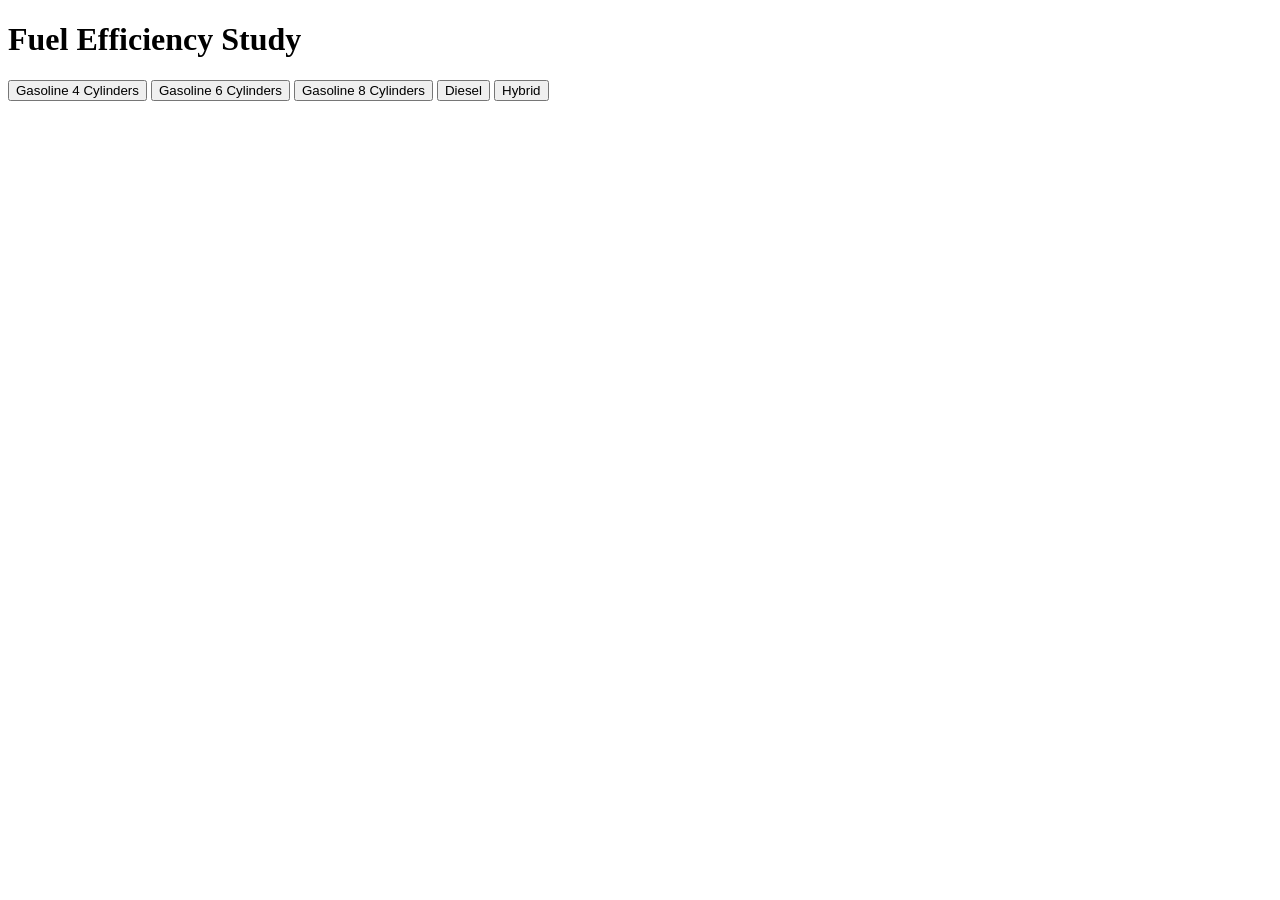
==== index.html @ 46e3c219 "Add files via upload" ====
<!DOCTYPE html>
<html>
<script src='https://d3js.org/d3.v5.min.js'></script>
<style> 
circle {stroke: black;} 
#tooltip {
    opacity: 0;
    position: absolute;
    text-align: center;
    background: white;
    border: 10px;
}
</style>
<body onload='init()'>
<h1>Fuel Efficiency Study</h1>
<div>
    <button onclick="drawGasoline4()">Gasoline 4 Cylinders</button>
    <button onclick="drawGasoline6()">Gasoline 6 Cylinders</button>
    <button onclick="drawGasoline8()">Gasoline 8 Cylinders</button>
    <button onclick="drawDiesel()">Diesel</button>
    <button onclick="drawElectricity()">Hybrid</button>
</div>
<h2 id="currentPlot"></h2>
<div>
    <p id="takeaway"></p>
</div>
<div>
    <svg id="svg1" width=700 height=700></svg>
    <svg id="legend" height=700 width=200></svg>
</div>

<div id="tooltip"></div>
<script>
const height = 550;
const width = 550;
const margin = 75;
const radius = 12;
var data;
var tooltip = d3.select("#tooltip").style('font-size', '14px');

async function init() {
data = await d3.csv("/cars2017-2.csv");
drawGasoline4();
drawLegend();
}

function drawGasoline4() {
    d3.select("#svg1").selectAll('*').remove();
    document.getElementById("currentPlot").innerHTML = "Cars with 4-Cylinder Engines";
    drawChart("Gasoline", 4);
}

function drawGasoline6() {
    d3.select("#svg1").selectAll('*').remove();
    document.getElementById("currentPlot").innerHTML = "Cars with 6-Cylinder Engines";
    drawChart("Gasoline", 6);
}

function drawGasoline8() {
    d3.select("#svg1").selectAll('*').remove();
    document.getElementById("currentPlot").innerHTML = "Cars with 8-Cylinder Engines";
    drawChart("Gasoline", 8);
}

function drawDiesel() {
    d3.select("#svg1").selectAll('*').remove();
    document.getElementById("currentPlot").innerHTML = "Cars with Diesel Engines";
    drawChart("Diesel", 0);
}

function drawElectricity() {
    d3.select("#svg1").selectAll('*').remove();
    document.getElementById("currentPlot").innerHTML = "Cars with Hybrid Power";
    drawChart("Electricity", 0);
}

function drawChart(fuel, cylinder) {
    var data2;
    if (fuel == "Gasoline")
    {
        data2 = data.filter(function(d){ return (d.Fuel == fuel && d.EngineCylinders == cylinder) });
    }
    else
    {
        data2 = data.filter(function(d){ return d.Fuel == fuel});
    }

    var cityMin = d3.min(data2, function(d) { return +d.AverageCityMPG; });
    var cityMax = d3.max(data2, function(d) { return +d.AverageCityMPG; });
    var highMin = d3.min(data2, function(d) { return +d.AverageHighwayMPG; });
    var highMax = d3.max(data2, function(d) { return +d.AverageHighwayMPG; });
    var minBound = Math.min(cityMin, highMin);
    var maxBound = Math.max(cityMax, highMax);
    var x = d3.scaleLinear().domain([cityMin - 2, cityMax + 2]).range([0,width]);
    var y = d3.scaleLinear().domain([highMin - 2, highMax + 2]).range([height,0]);
    var color = d3.scaleOrdinal().domain(["USA", "Europe", "Asia" ]).range([ "#440154ff", "#21908dff", "#fde725ff"])

d3.select("#svg1")
.attr("width", width + 2 * margin)
.attr("height", height + 2 * margin)
.append("g")
.attr("transform", "translate("+margin+","+margin+")")
.selectAll("circle")
.data(data2)
.enter()
.append("circle")
.attr("cx",function(d,i) {return x(d.AverageCityMPG);})
.attr("cy",function(d,i) {return y(d.AverageHighwayMPG);})
.attr("r", radius)
.style("fill", function (d) { return color(d.Region) } )
.on("mouseover", function(d,i) {
        tooltip.style("opacity", 1)
               .style("left",(d3.event.pageX)+"px")
               .style("top",(d3.event.pageY)+"px")
               .style("text-anchor", "left")
               .html("Make: " + d.Make + "<br>" + "Cylinder: " + d.EngineCylinders +  "<br>" + " Average City: " + d.AverageCityMPG + "<br>" + " Average Highway: " + d.AverageHighwayMPG);
    })
.on("mouseout", function() { tooltip.style("opacity", 0) });

d3.select("#svg1").append("g")
.style("font", "14px times")
.attr("transform", "translate("+margin+","+margin+")")
.call(d3.axisLeft(y));

d3.select("#svg1").append("g")
.style("font", "14px times")
.attr("transform", "translate("+margin+","+(height+margin)+")")
.call(d3.axisBottom(x));

d3.select("#svg1").append("text")             
.attr("transform","translate(" + (margin+width/2) + " ," + (height + margin + 40) + ")")
.style("text-anchor", "middle")
.text("Average City MPG");

d3.select("#svg1").append("text")
.attr("transform", "rotate(-90)")
.attr("y", 0 - margin.left)
.attr("x",0 - (height / 2))
.attr("dy", "1em")
.style("text-anchor", "middle")
.text("Average Highway MPG");  

var lineStart = Math.max(cityMin, highMin) - 2;
var lineEnd = Math.min(cityMax, highMax) + 2;
d3.select("#svg1")
.append("g")
.attr("transform", "translate("+margin+","+margin+")")
.append('line')
.attr('x1', x(lineStart))
.attr('y1', y(lineStart))
.attr('x2', x(lineEnd))
.attr('y2', y(lineEnd))
.attr('stroke', 'red')
.style("stroke-dasharray", ("20, 10"))
.style("stroke-width", 5)
.style("stroke-opacity", 0.5);

d3.select("#svg1")
.append("g")
.attr("transform", "translate("+margin+","+margin+")")
.append('text')
.attr('x', x(lineEnd) - 150)
.attr('y', y(lineEnd) - 30)
.attr('stroke', 'red')
.attr('width', 100)
.attr('height',100)
.style("font-size", 14)
.text("Equal Fuel Efficiency");

d3.select("#svg1")
.append("g")
.attr("transform", "translate("+margin+","+margin+")")
.append('text')
.attr('x', x(lineEnd) - 150)
.attr('y', y(lineEnd) - 10)
.attr('stroke', 'red')
.attr('width', 100)
.attr('height',100)
.style("font-size", 15)
.text("(City MPG = Highway MPG)");

if (fuel == "Gasoline" && cylinder == 4) {
    d3.select("#svg1")
    .append("g")
    .attr("transform", "translate("+margin+","+margin+")")
    .append('rect')
    .attr('x', x(24.5))
    .attr('y', y(39))
    .attr('width', Math.abs(x(24.5)-x(40)))
    .attr('height', Math.abs(y(39)-y(33.5)))
    .attr('stroke', 'blue')
    .style("stroke-dasharray", ("20, 10"))
    .style("stroke-width", 5)
    .style("stroke-opacity", 0.5)
    .style("fill", "none");

    d3.select("#svg1")
    .append("g")
    .attr("transform", "translate("+margin+","+margin+")")
    .append('text')
    .attr('x', x(35))
    .attr('y', y(32.7))
    .attr('stroke', 'blue')
    .style("font-size", 15)
    .text("Asia cars is more");

    d3.select("#svg1")
    .append("g")
    .attr("transform", "translate("+margin+","+margin+")")
    .append('text')
    .attr('x', x(35))
    .attr('y', y(32.1))
    .attr('stroke', 'blue')
    .style("font-size", 15)
    .text("fuel efficient");
}


}



function drawLegend() {
var svg = d3.select("#legend")
var yPos = 200;
svg.append("circle").attr("cx",30).attr("cy",yPos).attr("r", radius).style("fill", "#440154ff");
svg.append("circle").attr("cx",30).attr("cy",yPos+30).attr("r", radius).style("fill", "#21908dff");
svg.append("circle").attr("cx",30).attr("cy",yPos+60).attr("r", radius).style("fill", "#fde725ff");
svg.append("text").attr("x", 50).attr("y", yPos).text("USA Brands").style("font-size", "15px").attr("alignment-baseline","middle");
svg.append("text").attr("x", 50).attr("y", yPos+30).text("Europe Brands").style("font-size", "15px").attr("alignment-baseline","middle");
svg.append("text").attr("x", 50).attr("y", yPos+60).text("Asia Brands").style("font-size", "15px").attr("alignment-baseline","middle");
svg.append('rect')
  .attr('x', 0)
  .attr('y', yPos-30)
  .attr('width', 180)
  .attr('height', 120)
  .attr('stroke', 'black')
  .style("fill", "none");

}
</script>
</body>
</html>
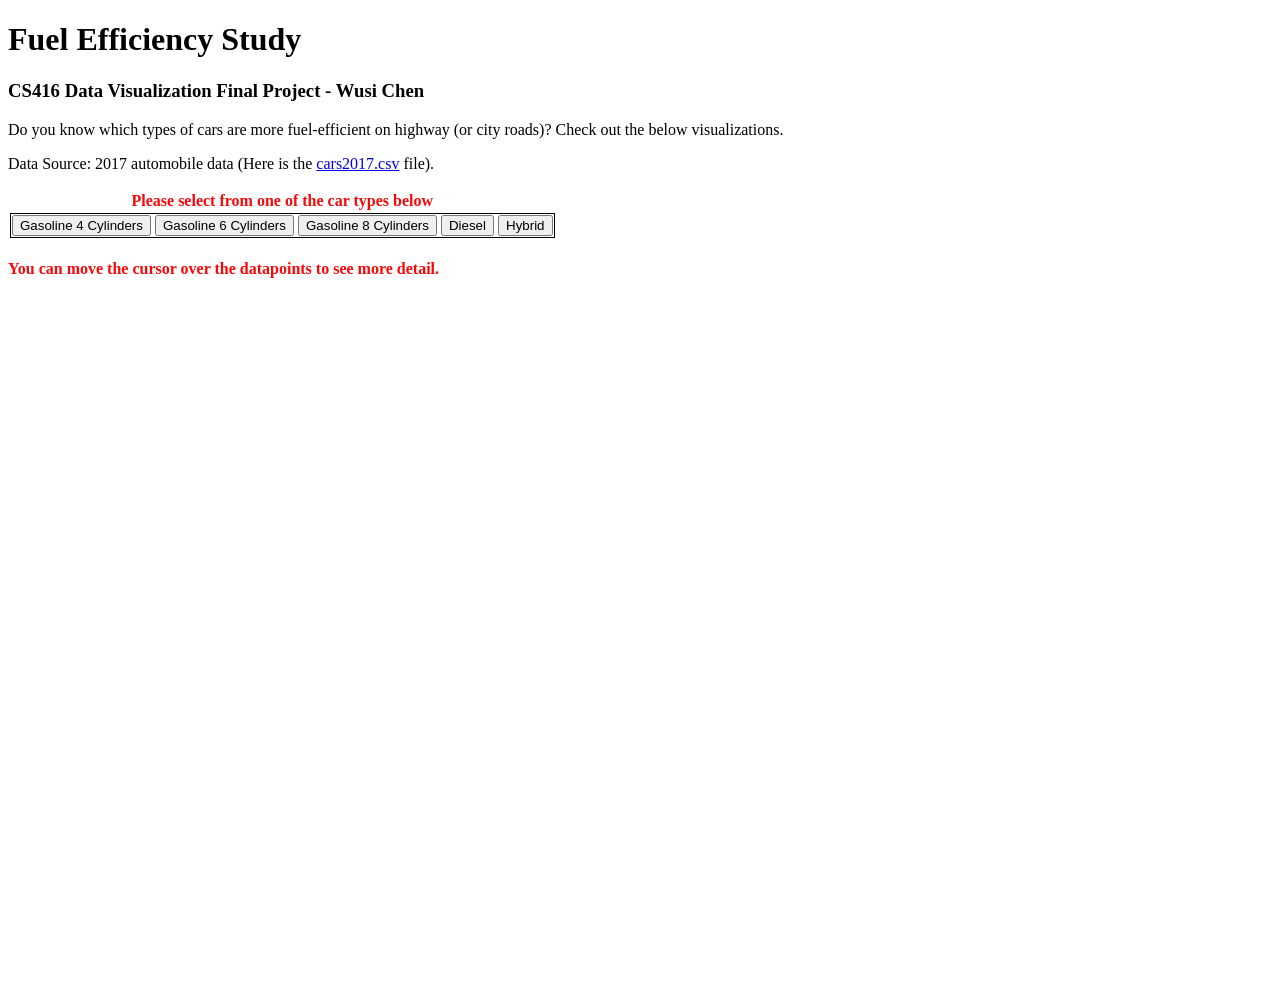
==== commit 934fe024: "Add files via upload" ====
--- a/index.html
+++ b/index.html
@@ -10,19 +10,37 @@
     background: white;
     border: 10px;
 }
+td {
+  border: 1px solid black;
+  border-collapse: collapse;
+}
 </style>
 <body onload='init()'>
 <h1>Fuel Efficiency Study</h1>
+<h3>CS416 Data Visualization Final Project - Wusi Chen</h3>
+<p>Do you know which types of cars are more fuel-efficient on highway (or city roads)? Check out the below visualizations.</p>
+<p>Data Source: 2017 automobile data (Here is the <a href="https://flunky.github.io/cars2017.csv">cars2017.csv</a> file).</p>
 <div>
-    <button onclick="drawGasoline4()">Gasoline 4 Cylinders</button>
-    <button onclick="drawGasoline6()">Gasoline 6 Cylinders</button>
-    <button onclick="drawGasoline8()">Gasoline 8 Cylinders</button>
-    <button onclick="drawDiesel()">Diesel</button>
-    <button onclick="drawElectricity()">Hybrid</button>
+    <table>
+        <tr style="color:rgb(248, 8, 8);font-size:16px;">
+            <th>Please select from one of the car types below</th>
+        </tr>
+        <tr>
+            <td>
+                <button onclick="drawGasoline4()">Gasoline 4 Cylinders</button>
+                <button onclick="drawGasoline6()">Gasoline 6 Cylinders</button>
+                <button onclick="drawGasoline8()">Gasoline 8 Cylinders</button>
+                <button onclick="drawDiesel()">Diesel</button>
+                <button onclick="drawElectricity()">Hybrid</button>
+            </td>
+        </tr>
+    </table>
+
 </div>
 <h2 id="currentPlot"></h2>
 <div>
-    <p id="takeaway"></p>
+    <ul id='takeaway'></ul>
+    <p style="color:rgb(248, 8, 8)"> <b>You can move the cursor over the datapoints to see more detail.</b></p>
 </div>
 <div>
     <svg id="svg1" width=700 height=700></svg>
@@ -31,10 +49,12 @@
 
 <div id="tooltip"></div>
 <script>
-const height = 550;
-const width = 550;
+const height = 400;
+const width = 400;
+const legend_width = 200;
 const margin = 75;
-const radius = 12;
+const radius = 8;
+const lineSpace = 17;
 var data;
 var tooltip = d3.select("#tooltip").style('font-size', '14px');
 
@@ -46,32 +66,58 @@
 
 function drawGasoline4() {
     d3.select("#svg1").selectAll('*').remove();
-    document.getElementById("currentPlot").innerHTML = "Cars with 4-Cylinder Engines";
+    d3.select("#takeaway").selectAll('*').remove();
+    document.getElementById("currentPlot").innerHTML = "Cars with 4-Cylinder Gasoline Engines";
     drawChart("Gasoline", 4);
+    d3.select("#takeaway")
+    .append('li')
+    .html("For most cars with 4-cylinder gasoline engines, their highway MPG is higher than their city MPG, which means that they are more fuel efficient on highways.")
+    .append('li')
+    .html("The cars with top fuel efficiency in this type are from some Asian Brands.");
 }
 
 function drawGasoline6() {
     d3.select("#svg1").selectAll('*').remove();
-    document.getElementById("currentPlot").innerHTML = "Cars with 6-Cylinder Engines";
+    d3.select("#takeaway").selectAll('*').remove();
+    document.getElementById("currentPlot").innerHTML = "Cars with 6-Cylinder Gasoline Engines";
     drawChart("Gasoline", 6);
+    d3.select("#takeaway")
+    .append('li')
+    .html("For most cars with 6-cylinder gasoline engines, their highway MPG is higher than their city MPG, which means that they are more fuel efficient on highways.");
 }
 
 function drawGasoline8() {
     d3.select("#svg1").selectAll('*').remove();
-    document.getElementById("currentPlot").innerHTML = "Cars with 8-Cylinder Engines";
+    d3.select("#takeaway").selectAll('*').remove();
+    document.getElementById("currentPlot").innerHTML = "Cars with 8-Cylinder Gasoline Engines";
     drawChart("Gasoline", 8);
+    d3.select("#takeaway")
+    .append('li')
+    .html("For most cars with 8-cylinder gasoline engines, their highway MPG is higher than their city MPG, which means that they are more fuel efficient on highways.")
+    .append('li')
+    .html("The cars with top fuel efficiency in this type are from some Europe and USA Brands.");
 }
 
 function drawDiesel() {
     d3.select("#svg1").selectAll('*').remove();
+    d3.select("#takeaway").selectAll('*').remove();
     document.getElementById("currentPlot").innerHTML = "Cars with Diesel Engines";
     drawChart("Diesel", 0);
+    d3.select("#takeaway")
+    .append('li')
+    .html("For most cars with diesel engines, their highway MPG is higher than their city MPG, which means that they are more fuel efficient on highways.");
 }
 
 function drawElectricity() {
     d3.select("#svg1").selectAll('*').remove();
-    document.getElementById("currentPlot").innerHTML = "Cars with Hybrid Power";
+    d3.select("#takeaway").selectAll('*').remove();
+    document.getElementById("currentPlot").innerHTML = "Hybrid Cars";
     drawChart("Electricity", 0);
+    d3.select("#takeaway")
+    .append('li')
+    .html("The city MPG of most hybrid cars is higher than their highway MPG, which means that they are more fuel efficient on city roads.")
+    .append('li')
+    .html("The fuel efficiency of hybrid cars is much better than that of cars with diesel or gasoline engines.");
 }
 
 function drawChart(fuel, cylinder) {
@@ -151,8 +197,8 @@
 .attr('x2', x(lineEnd))
 .attr('y2', y(lineEnd))
 .attr('stroke', 'red')
-.style("stroke-dasharray", ("20, 10"))
-.style("stroke-width", 5)
+.style("stroke-dasharray", ("15, 7"))
+.style("stroke-width", 3)
 .style("stroke-opacity", 0.5);
 
 d3.select("#svg1")
@@ -164,7 +210,7 @@
 .attr('stroke', 'red')
 .attr('width', 100)
 .attr('height',100)
-.style("font-size", 14)
+.style("font-size", 13)
 .text("Equal Fuel Efficiency");
 
 d3.select("#svg1")
@@ -172,11 +218,11 @@
 .attr("transform", "translate("+margin+","+margin+")")
 .append('text')
 .attr('x', x(lineEnd) - 150)
-.attr('y', y(lineEnd) - 10)
+.attr('y', y(lineEnd) - 30 + lineSpace)
 .attr('stroke', 'red')
 .attr('width', 100)
 .attr('height',100)
-.style("font-size", 15)
+.style("font-size", 13)
 .text("(City MPG = Highway MPG)");
 
 if (fuel == "Gasoline" && cylinder == 4) {
@@ -188,9 +234,9 @@
     .attr('y', y(39))
     .attr('width', Math.abs(x(24.5)-x(40)))
     .attr('height', Math.abs(y(39)-y(33.5)))
-    .attr('stroke', 'blue')
-    .style("stroke-dasharray", ("20, 10"))
-    .style("stroke-width", 5)
+    .attr('stroke', 'DarkOrange')
+    .style("stroke-dasharray", ("15, 7"))
+    .style("stroke-width", 3)
     .style("stroke-opacity", 0.5)
     .style("fill", "none");
 
@@ -200,19 +246,55 @@
     .append('text')
     .attr('x', x(35))
     .attr('y', y(32.7))
-    .attr('stroke', 'blue')
-    .style("font-size", 15)
-    .text("Asia cars is more");
+    .attr('stroke', 'DarkOrange')
+    .style("font-size", 13)
+    .text("Asia cars are more");
 
     d3.select("#svg1")
     .append("g")
     .attr("transform", "translate("+margin+","+margin+")")
     .append('text')
     .attr('x', x(35))
-    .attr('y', y(32.1))
-    .attr('stroke', 'blue')
-    .style("font-size", 15)
+    .attr('y', y(32.7) + lineSpace)
+    .attr('stroke', 'DarkOrange')
+    .style("font-size", 13)
     .text("fuel efficient");
+}
+
+if (fuel == "Gasoline" && cylinder == 8) {
+    d3.select("#svg1")
+    .append("g")
+    .attr("transform", "translate("+margin+","+margin+")")
+    .append('rect')
+    .attr('x', x(15.5))
+    .attr('y', y(27))
+    .attr('width', Math.abs(x(15.5)-x(17.5)))
+    .attr('height', Math.abs(y(24)-y(27)))
+    .attr('stroke', 'DarkOrange')
+    .style("stroke-dasharray", ("15, 7"))
+    .style("stroke-width", 3)
+    .style("stroke-opacity", 0.5)
+    .style("fill", "none");
+
+    d3.select("#svg1")
+    .append("g")
+    .attr("transform", "translate("+margin+","+margin+")")
+    .append('text')
+    .attr('x', x(16.5))
+    .attr('y', y(23.5))
+    .attr('stroke', 'DarkOrange')
+    .style("font-size", 13)
+    .text("Europe and USA cars are");
+
+    d3.select("#svg1")
+    .append("g")
+    .attr("transform", "translate("+margin+","+margin+")")
+    .append('text')
+    .attr('x', x(16.5))
+    .attr('y', y(23.5) + lineSpace)
+    .attr('stroke', 'DarkOrange')
+    .style("font-size", 13)
+    .text("more fuel efficient");
 }
 
 
@@ -222,7 +304,9 @@
 
 function drawLegend() {
 var svg = d3.select("#legend")
-var yPos = 200;
+.attr("width", legend_width)
+.attr("height", height)
+const yPos = 100;
 svg.append("circle").attr("cx",30).attr("cy",yPos).attr("r", radius).style("fill", "#440154ff");
 svg.append("circle").attr("cx",30).attr("cy",yPos+30).attr("r", radius).style("fill", "#21908dff");
 svg.append("circle").attr("cx",30).attr("cy",yPos+60).attr("r", radius).style("fill", "#fde725ff");
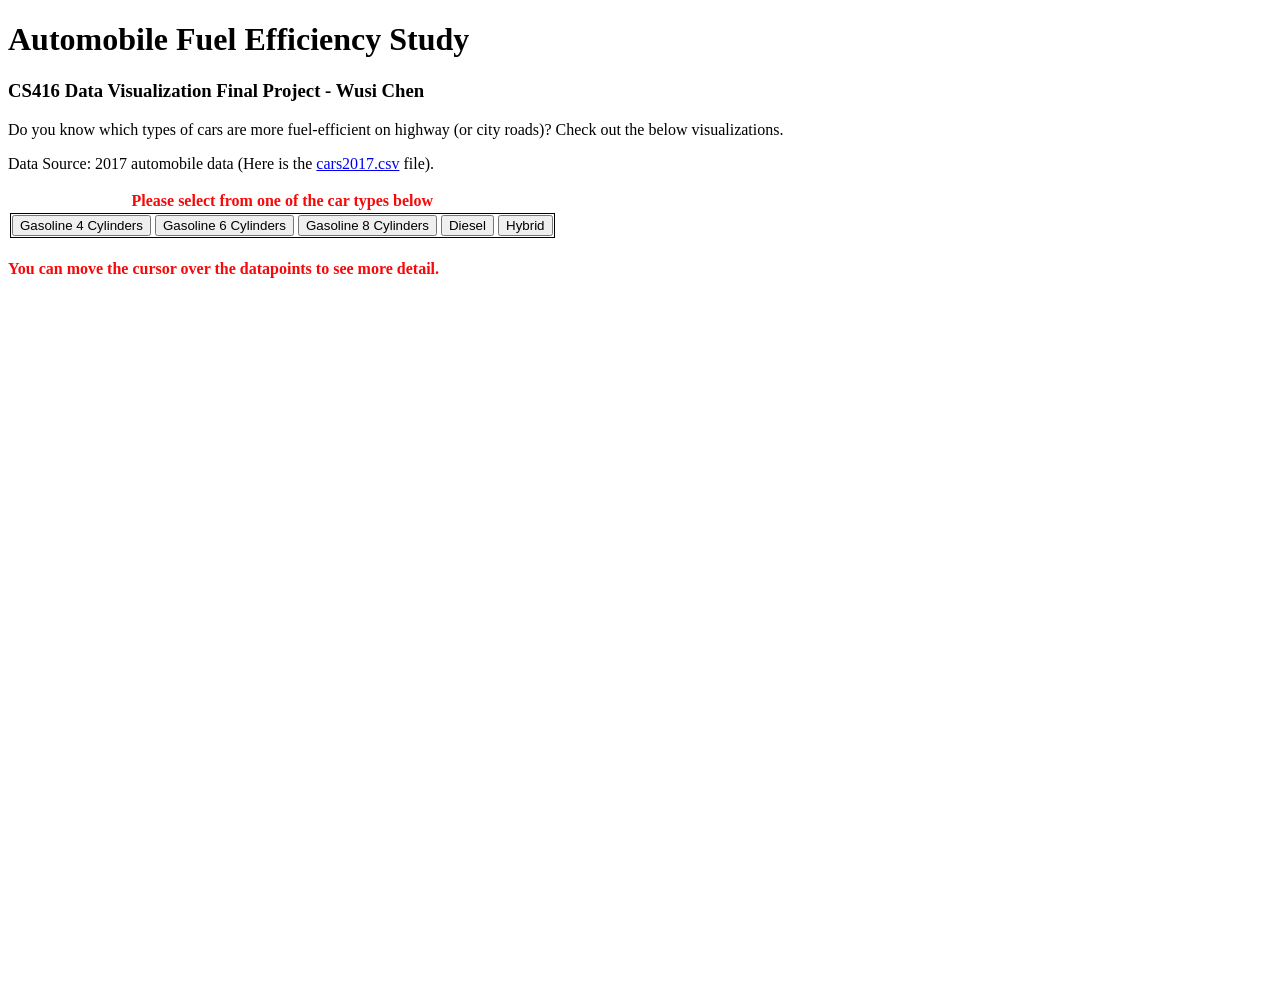
==== commit 8338802c: "Add files via upload" ====
--- a/index.html
+++ b/index.html
@@ -16,7 +16,7 @@
 }
 </style>
 <body onload='init()'>
-<h1>Fuel Efficiency Study</h1>
+<h1>Automobile Fuel Efficiency Study</h1>
 <h3>CS416 Data Visualization Final Project - Wusi Chen</h3>
 <p>Do you know which types of cars are more fuel-efficient on highway (or city roads)? Check out the below visualizations.</p>
 <p>Data Source: 2017 automobile data (Here is the <a href="https://flunky.github.io/cars2017.csv">cars2017.csv</a> file).</p>
@@ -142,7 +142,7 @@
     var color = d3.scaleOrdinal().domain(["USA", "Europe", "Asia" ]).range([ "#440154ff", "#21908dff", "#fde725ff"])
 
 d3.select("#svg1")
-.attr("width", width + 2 * margin)
+.attr("width", width + margin + 0.5 * margin)
 .attr("height", height + 2 * margin)
 .append("g")
 .attr("transform", "translate("+margin+","+margin+")")
@@ -248,7 +248,7 @@
     .attr('y', y(32.7))
     .attr('stroke', 'DarkOrange')
     .style("font-size", 13)
-    .text("Asia cars are more");
+    .text("Asia cars are top");
 
     d3.select("#svg1")
     .append("g")
@@ -258,7 +258,7 @@
     .attr('y', y(32.7) + lineSpace)
     .attr('stroke', 'DarkOrange')
     .style("font-size", 13)
-    .text("fuel efficient");
+    .text("fuel-efficient");
 }
 
 if (fuel == "Gasoline" && cylinder == 8) {
@@ -294,7 +294,7 @@
     .attr('y', y(23.5) + lineSpace)
     .attr('stroke', 'DarkOrange')
     .style("font-size", 13)
-    .text("more fuel efficient");
+    .text("top fuel-efficient");
 }
 
 
@@ -313,14 +313,14 @@
 svg.append("text").attr("x", 50).attr("y", yPos).text("USA Brands").style("font-size", "15px").attr("alignment-baseline","middle");
 svg.append("text").attr("x", 50).attr("y", yPos+30).text("Europe Brands").style("font-size", "15px").attr("alignment-baseline","middle");
 svg.append("text").attr("x", 50).attr("y", yPos+60).text("Asia Brands").style("font-size", "15px").attr("alignment-baseline","middle");
-svg.append('rect')
+/*svg.append('rect')
   .attr('x', 0)
   .attr('y', yPos-30)
   .attr('width', 180)
   .attr('height', 120)
   .attr('stroke', 'black')
   .style("fill", "none");
-
+*/
 }
 </script>
 </body>
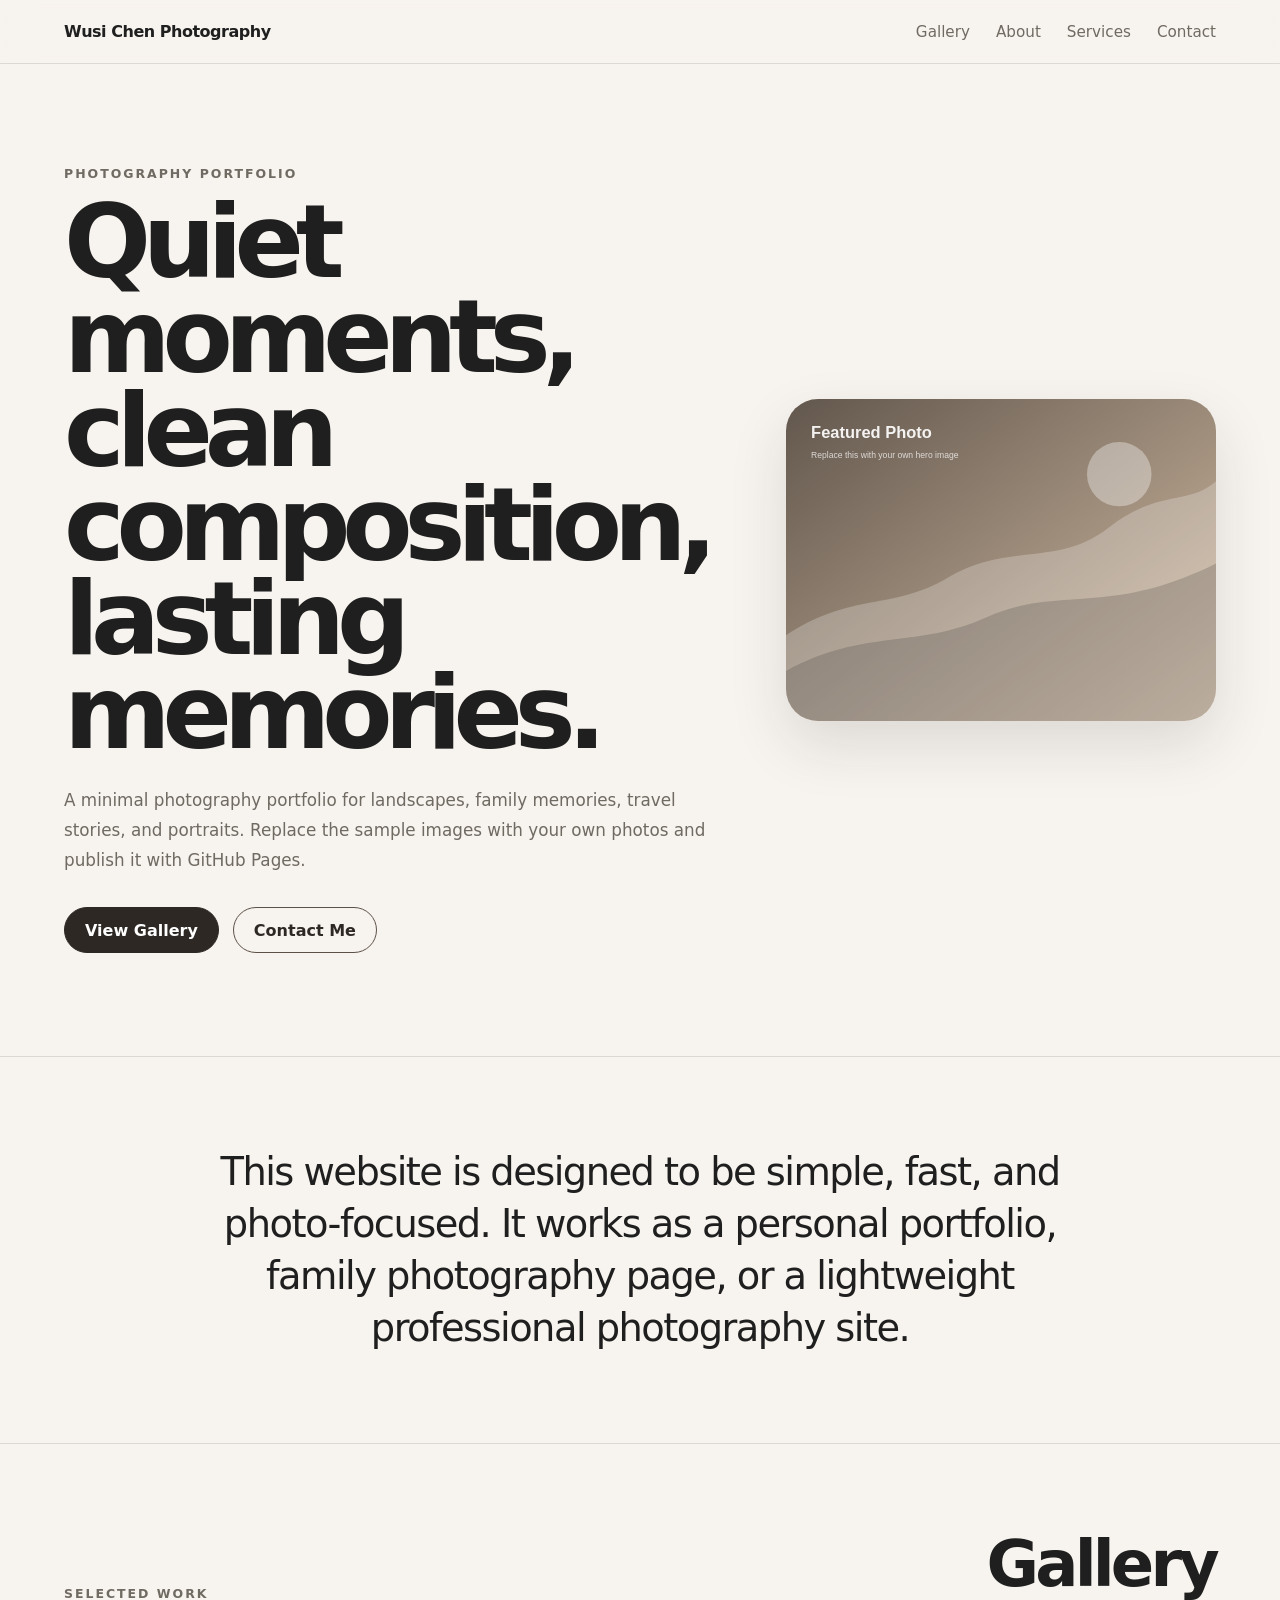
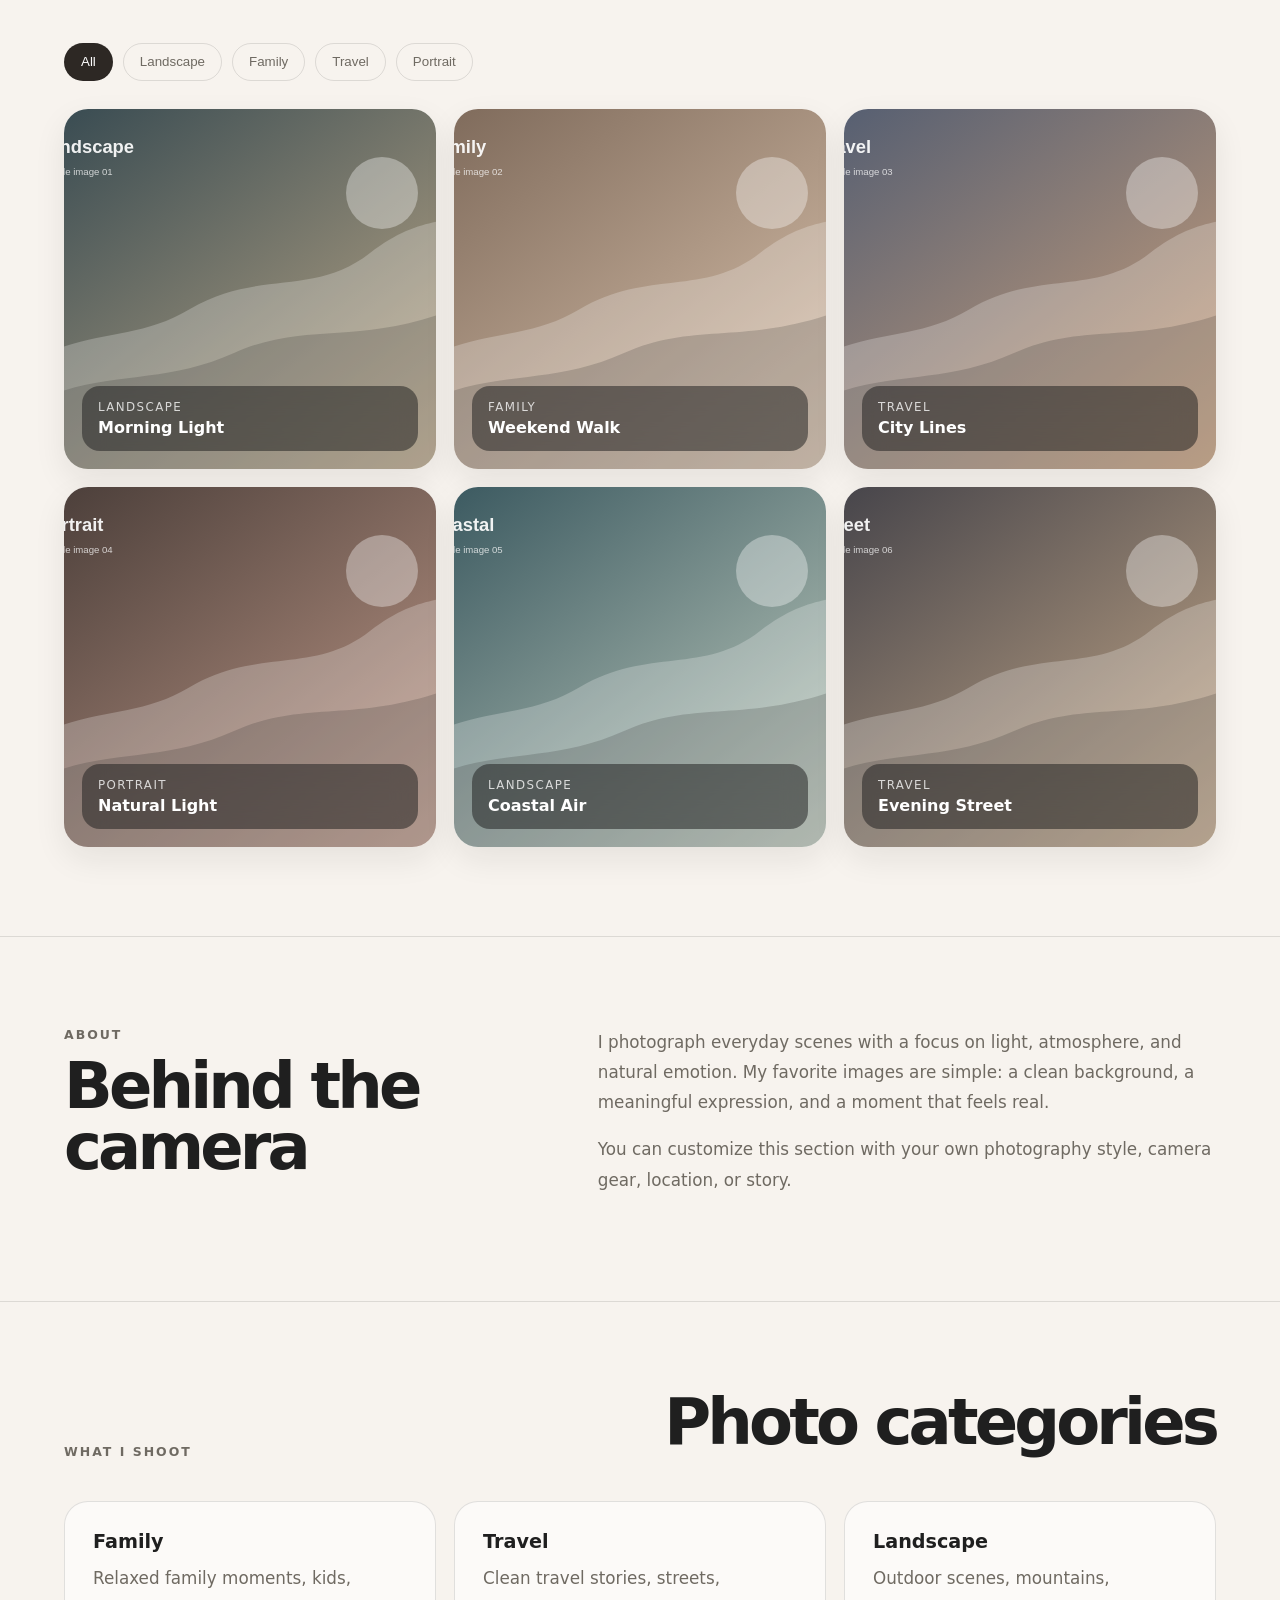
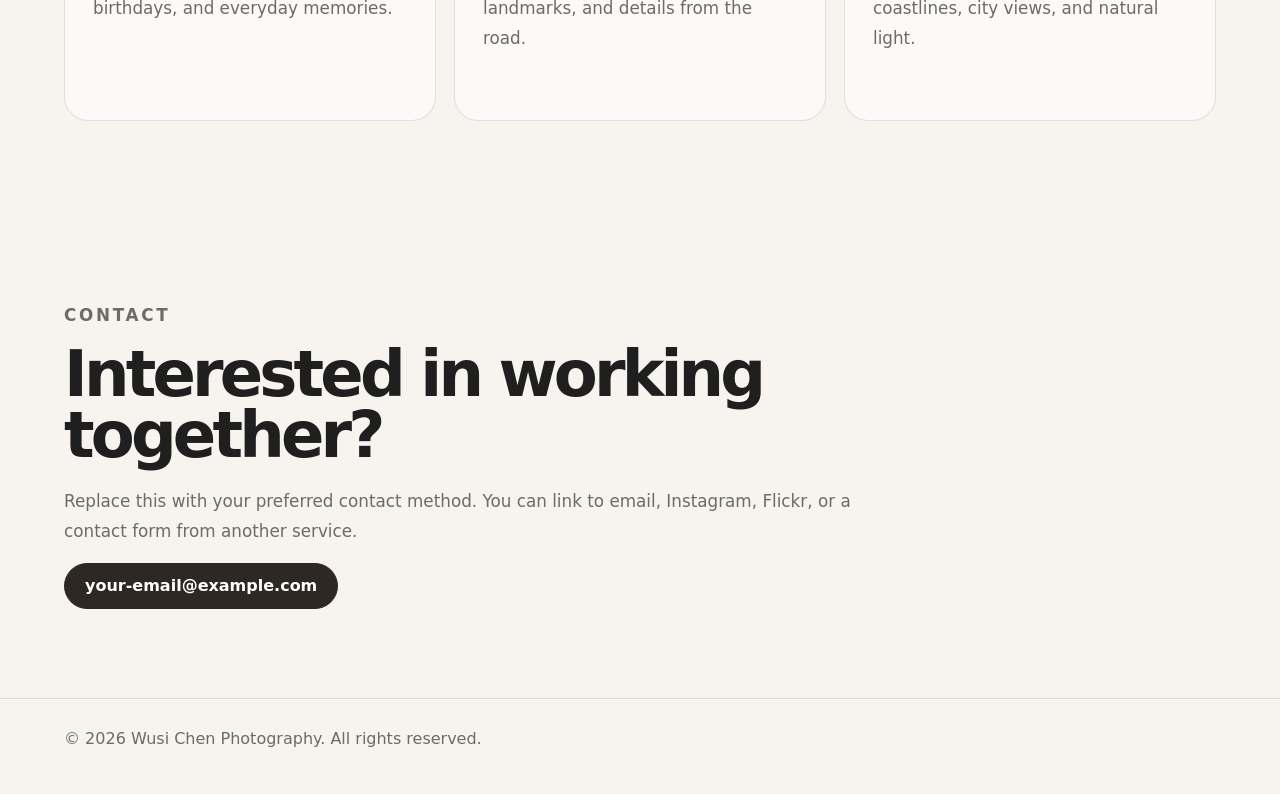
==== commit f21d9c28: "Replace old site with photography portfolio" ====
--- a/index.html
+++ b/index.html
@@ -1,327 +1,170 @@
-<!DOCTYPE html>
-<html>
-<script src='https://d3js.org/d3.v5.min.js'></script>
-<style> 
-circle {stroke: black;} 
-#tooltip {
-    opacity: 0;
-    position: absolute;
-    text-align: center;
-    background: white;
-    border: 10px;
-}
-td {
-  border: 1px solid black;
-  border-collapse: collapse;
-}
-</style>
-<body onload='init()'>
-<h1>Automobile Fuel Efficiency Study</h1>
-<h3>CS416 Data Visualization Final Project - Wusi Chen</h3>
-<p>Do you know which types of cars are more fuel-efficient on highway (or city roads)? Check out the below visualizations.</p>
-<p>Data Source: 2017 automobile data (Here is the <a href="https://flunky.github.io/cars2017.csv">cars2017.csv</a> file).</p>
-<div>
-    <table>
-        <tr style="color:rgb(248, 8, 8);font-size:16px;">
-            <th>Please select from one of the car types below</th>
-        </tr>
-        <tr>
-            <td>
-                <button onclick="drawGasoline4()">Gasoline 4 Cylinders</button>
-                <button onclick="drawGasoline6()">Gasoline 6 Cylinders</button>
-                <button onclick="drawGasoline8()">Gasoline 8 Cylinders</button>
-                <button onclick="drawDiesel()">Diesel</button>
-                <button onclick="drawElectricity()">Hybrid</button>
-            </td>
-        </tr>
-    </table>
-
-</div>
-<h2 id="currentPlot"></h2>
-<div>
-    <ul id='takeaway'></ul>
-    <p style="color:rgb(248, 8, 8)"> <b>You can move the cursor over the datapoints to see more detail.</b></p>
-</div>
-<div>
-    <svg id="svg1" width=700 height=700></svg>
-    <svg id="legend" height=700 width=200></svg>
-</div>
-
-<div id="tooltip"></div>
-<script>
-const height = 400;
-const width = 400;
-const legend_width = 200;
-const margin = 75;
-const radius = 8;
-const lineSpace = 17;
-var data;
-var tooltip = d3.select("#tooltip").style('font-size', '14px');
-
-async function init() {
-data = await d3.csv("/cars2017-2.csv");
-drawGasoline4();
-drawLegend();
-}
-
-function drawGasoline4() {
-    d3.select("#svg1").selectAll('*').remove();
-    d3.select("#takeaway").selectAll('*').remove();
-    document.getElementById("currentPlot").innerHTML = "Cars with 4-Cylinder Gasoline Engines";
-    drawChart("Gasoline", 4);
-    d3.select("#takeaway")
-    .append('li')
-    .html("For most cars with 4-cylinder gasoline engines, their highway MPG is higher than their city MPG, which means that they are more fuel efficient on highways.")
-    .append('li')
-    .html("The cars with top fuel efficiency in this type are from some Asian Brands.");
-}
-
-function drawGasoline6() {
-    d3.select("#svg1").selectAll('*').remove();
-    d3.select("#takeaway").selectAll('*').remove();
-    document.getElementById("currentPlot").innerHTML = "Cars with 6-Cylinder Gasoline Engines";
-    drawChart("Gasoline", 6);
-    d3.select("#takeaway")
-    .append('li')
-    .html("For most cars with 6-cylinder gasoline engines, their highway MPG is higher than their city MPG, which means that they are more fuel efficient on highways.");
-}
-
-function drawGasoline8() {
-    d3.select("#svg1").selectAll('*').remove();
-    d3.select("#takeaway").selectAll('*').remove();
-    document.getElementById("currentPlot").innerHTML = "Cars with 8-Cylinder Gasoline Engines";
-    drawChart("Gasoline", 8);
-    d3.select("#takeaway")
-    .append('li')
-    .html("For most cars with 8-cylinder gasoline engines, their highway MPG is higher than their city MPG, which means that they are more fuel efficient on highways.")
-    .append('li')
-    .html("The cars with top fuel efficiency in this type are from some Europe and USA Brands.");
-}
-
-function drawDiesel() {
-    d3.select("#svg1").selectAll('*').remove();
-    d3.select("#takeaway").selectAll('*').remove();
-    document.getElementById("currentPlot").innerHTML = "Cars with Diesel Engines";
-    drawChart("Diesel", 0);
-    d3.select("#takeaway")
-    .append('li')
-    .html("For most cars with diesel engines, their highway MPG is higher than their city MPG, which means that they are more fuel efficient on highways.");
-}
-
-function drawElectricity() {
-    d3.select("#svg1").selectAll('*').remove();
-    d3.select("#takeaway").selectAll('*').remove();
-    document.getElementById("currentPlot").innerHTML = "Hybrid Cars";
-    drawChart("Electricity", 0);
-    d3.select("#takeaway")
-    .append('li')
-    .html("The city MPG of most hybrid cars is higher than their highway MPG, which means that they are more fuel efficient on city roads.")
-    .append('li')
-    .html("The fuel efficiency of hybrid cars is much better than that of cars with diesel or gasoline engines.");
-}
-
-function drawChart(fuel, cylinder) {
-    var data2;
-    if (fuel == "Gasoline")
-    {
-        data2 = data.filter(function(d){ return (d.Fuel == fuel && d.EngineCylinders == cylinder) });
-    }
-    else
-    {
-        data2 = data.filter(function(d){ return d.Fuel == fuel});
-    }
-
-    var cityMin = d3.min(data2, function(d) { return +d.AverageCityMPG; });
-    var cityMax = d3.max(data2, function(d) { return +d.AverageCityMPG; });
-    var highMin = d3.min(data2, function(d) { return +d.AverageHighwayMPG; });
-    var highMax = d3.max(data2, function(d) { return +d.AverageHighwayMPG; });
-    var minBound = Math.min(cityMin, highMin);
-    var maxBound = Math.max(cityMax, highMax);
-    var x = d3.scaleLinear().domain([cityMin - 2, cityMax + 2]).range([0,width]);
-    var y = d3.scaleLinear().domain([highMin - 2, highMax + 2]).range([height,0]);
-    var color = d3.scaleOrdinal().domain(["USA", "Europe", "Asia" ]).range([ "#440154ff", "#21908dff", "#fde725ff"])
-
-d3.select("#svg1")
-.attr("width", width + margin + 0.5 * margin)
-.attr("height", height + 2 * margin)
-.append("g")
-.attr("transform", "translate("+margin+","+margin+")")
-.selectAll("circle")
-.data(data2)
-.enter()
-.append("circle")
-.attr("cx",function(d,i) {return x(d.AverageCityMPG);})
-.attr("cy",function(d,i) {return y(d.AverageHighwayMPG);})
-.attr("r", radius)
-.style("fill", function (d) { return color(d.Region) } )
-.on("mouseover", function(d,i) {
-        tooltip.style("opacity", 1)
-               .style("left",(d3.event.pageX)+"px")
-               .style("top",(d3.event.pageY)+"px")
-               .style("text-anchor", "left")
-               .html("Make: " + d.Make + "<br>" + "Cylinder: " + d.EngineCylinders +  "<br>" + " Average City: " + d.AverageCityMPG + "<br>" + " Average Highway: " + d.AverageHighwayMPG);
-    })
-.on("mouseout", function() { tooltip.style("opacity", 0) });
-
-d3.select("#svg1").append("g")
-.style("font", "14px times")
-.attr("transform", "translate("+margin+","+margin+")")
-.call(d3.axisLeft(y));
-
-d3.select("#svg1").append("g")
-.style("font", "14px times")
-.attr("transform", "translate("+margin+","+(height+margin)+")")
-.call(d3.axisBottom(x));
-
-d3.select("#svg1").append("text")             
-.attr("transform","translate(" + (margin+width/2) + " ," + (height + margin + 40) + ")")
-.style("text-anchor", "middle")
-.text("Average City MPG");
-
-d3.select("#svg1").append("text")
-.attr("transform", "rotate(-90)")
-.attr("y", 0 - margin.left)
-.attr("x",0 - (height / 2))
-.attr("dy", "1em")
-.style("text-anchor", "middle")
-.text("Average Highway MPG");  
-
-var lineStart = Math.max(cityMin, highMin) - 2;
-var lineEnd = Math.min(cityMax, highMax) + 2;
-d3.select("#svg1")
-.append("g")
-.attr("transform", "translate("+margin+","+margin+")")
-.append('line')
-.attr('x1', x(lineStart))
-.attr('y1', y(lineStart))
-.attr('x2', x(lineEnd))
-.attr('y2', y(lineEnd))
-.attr('stroke', 'red')
-.style("stroke-dasharray", ("15, 7"))
-.style("stroke-width", 3)
-.style("stroke-opacity", 0.5);
-
-d3.select("#svg1")
-.append("g")
-.attr("transform", "translate("+margin+","+margin+")")
-.append('text')
-.attr('x', x(lineEnd) - 150)
-.attr('y', y(lineEnd) - 30)
-.attr('stroke', 'red')
-.attr('width', 100)
-.attr('height',100)
-.style("font-size", 13)
-.text("Equal Fuel Efficiency");
-
-d3.select("#svg1")
-.append("g")
-.attr("transform", "translate("+margin+","+margin+")")
-.append('text')
-.attr('x', x(lineEnd) - 150)
-.attr('y', y(lineEnd) - 30 + lineSpace)
-.attr('stroke', 'red')
-.attr('width', 100)
-.attr('height',100)
-.style("font-size", 13)
-.text("(City MPG = Highway MPG)");
-
-if (fuel == "Gasoline" && cylinder == 4) {
-    d3.select("#svg1")
-    .append("g")
-    .attr("transform", "translate("+margin+","+margin+")")
-    .append('rect')
-    .attr('x', x(24.5))
-    .attr('y', y(39))
-    .attr('width', Math.abs(x(24.5)-x(40)))
-    .attr('height', Math.abs(y(39)-y(33.5)))
-    .attr('stroke', 'DarkOrange')
-    .style("stroke-dasharray", ("15, 7"))
-    .style("stroke-width", 3)
-    .style("stroke-opacity", 0.5)
-    .style("fill", "none");
-
-    d3.select("#svg1")
-    .append("g")
-    .attr("transform", "translate("+margin+","+margin+")")
-    .append('text')
-    .attr('x', x(35))
-    .attr('y', y(32.7))
-    .attr('stroke', 'DarkOrange')
-    .style("font-size", 13)
-    .text("Asia cars are top");
-
-    d3.select("#svg1")
-    .append("g")
-    .attr("transform", "translate("+margin+","+margin+")")
-    .append('text')
-    .attr('x', x(35))
-    .attr('y', y(32.7) + lineSpace)
-    .attr('stroke', 'DarkOrange')
-    .style("font-size", 13)
-    .text("fuel-efficient");
-}
-
-if (fuel == "Gasoline" && cylinder == 8) {
-    d3.select("#svg1")
-    .append("g")
-    .attr("transform", "translate("+margin+","+margin+")")
-    .append('rect')
-    .attr('x', x(15.5))
-    .attr('y', y(27))
-    .attr('width', Math.abs(x(15.5)-x(17.5)))
-    .attr('height', Math.abs(y(24)-y(27)))
-    .attr('stroke', 'DarkOrange')
-    .style("stroke-dasharray", ("15, 7"))
-    .style("stroke-width", 3)
-    .style("stroke-opacity", 0.5)
-    .style("fill", "none");
-
-    d3.select("#svg1")
-    .append("g")
-    .attr("transform", "translate("+margin+","+margin+")")
-    .append('text')
-    .attr('x', x(16.5))
-    .attr('y', y(23.5))
-    .attr('stroke', 'DarkOrange')
-    .style("font-size", 13)
-    .text("Europe and USA cars are");
-
-    d3.select("#svg1")
-    .append("g")
-    .attr("transform", "translate("+margin+","+margin+")")
-    .append('text')
-    .attr('x', x(16.5))
-    .attr('y', y(23.5) + lineSpace)
-    .attr('stroke', 'DarkOrange')
-    .style("font-size", 13)
-    .text("top fuel-efficient");
-}
-
-
-}
-
-
-
-function drawLegend() {
-var svg = d3.select("#legend")
-.attr("width", legend_width)
-.attr("height", height)
-const yPos = 100;
-svg.append("circle").attr("cx",30).attr("cy",yPos).attr("r", radius).style("fill", "#440154ff");
-svg.append("circle").attr("cx",30).attr("cy",yPos+30).attr("r", radius).style("fill", "#21908dff");
-svg.append("circle").attr("cx",30).attr("cy",yPos+60).attr("r", radius).style("fill", "#fde725ff");
-svg.append("text").attr("x", 50).attr("y", yPos).text("USA Brands").style("font-size", "15px").attr("alignment-baseline","middle");
-svg.append("text").attr("x", 50).attr("y", yPos+30).text("Europe Brands").style("font-size", "15px").attr("alignment-baseline","middle");
-svg.append("text").attr("x", 50).attr("y", yPos+60).text("Asia Brands").style("font-size", "15px").attr("alignment-baseline","middle");
-/*svg.append('rect')
-  .attr('x', 0)
-  .attr('y', yPos-30)
-  .attr('width', 180)
-  .attr('height', 120)
-  .attr('stroke', 'black')
-  .style("fill", "none");
-*/
-}
-</script>
-</body>
-</html>+<!DOCTYPE html>
+<html lang="en">
+<head>
+  <meta charset="UTF-8" />
+  <meta name="viewport" content="width=device-width, initial-scale=1.0" />
+  <title>Wusi Chen Photography</title>
+  <meta name="description" content="A clean photography portfolio website for landscape, family, travel, and portrait photography." />
+  <link rel="stylesheet" href="style.css" />
+</head>
+<body>
+  <header class="site-header">
+    <a class="logo" href="#home">Wusi Chen Photography</a>
+    <button class="nav-toggle" aria-label="Open menu">☰</button>
+    <nav class="nav">
+      <a href="#gallery">Gallery</a>
+      <a href="#about">About</a>
+      <a href="#services">Services</a>
+      <a href="#contact">Contact</a>
+    </nav>
+  </header>
+
+  <main id="home">
+    <section class="hero">
+      <div class="hero-content">
+        <p class="eyebrow">Photography Portfolio</p>
+        <h1>Quiet moments, clean composition, lasting memories.</h1>
+        <p class="hero-text">
+          A minimal photography portfolio for landscapes, family memories, travel stories, and portraits.
+          Replace the sample images with your own photos and publish it with GitHub Pages.
+        </p>
+        <div class="hero-actions">
+          <a class="button primary" href="#gallery">View Gallery</a>
+          <a class="button secondary" href="#contact">Contact Me</a>
+        </div>
+      </div>
+      <div class="hero-image">
+        <img src="assets/photos/hero.svg" alt="Featured photography placeholder" />
+      </div>
+    </section>
+
+    <section class="section intro">
+      <p>
+        This website is designed to be simple, fast, and photo-focused. It works as a personal portfolio,
+        family photography page, or a lightweight professional photography site.
+      </p>
+    </section>
+
+    <section id="gallery" class="section">
+      <div class="section-heading">
+        <p class="eyebrow">Selected Work</p>
+        <h2>Gallery</h2>
+      </div>
+
+      <div class="filter-bar" aria-label="Photo category filters">
+        <button class="filter active" data-filter="all">All</button>
+        <button class="filter" data-filter="landscape">Landscape</button>
+        <button class="filter" data-filter="family">Family</button>
+        <button class="filter" data-filter="travel">Travel</button>
+        <button class="filter" data-filter="portrait">Portrait</button>
+      </div>
+
+      <div class="gallery-grid">
+        <figure class="photo-card" data-category="landscape">
+          <img src="assets/photos/photo-01.svg" alt="Landscape sample photo" />
+          <figcaption>
+            <span>Landscape</span>
+            <strong>Morning Light</strong>
+          </figcaption>
+        </figure>
+        <figure class="photo-card" data-category="family">
+          <img src="assets/photos/photo-02.svg" alt="Family sample photo" />
+          <figcaption>
+            <span>Family</span>
+            <strong>Weekend Walk</strong>
+          </figcaption>
+        </figure>
+        <figure class="photo-card" data-category="travel">
+          <img src="assets/photos/photo-03.svg" alt="Travel sample photo" />
+          <figcaption>
+            <span>Travel</span>
+            <strong>City Lines</strong>
+          </figcaption>
+        </figure>
+        <figure class="photo-card" data-category="portrait">
+          <img src="assets/photos/photo-04.svg" alt="Portrait sample photo" />
+          <figcaption>
+            <span>Portrait</span>
+            <strong>Natural Light</strong>
+          </figcaption>
+        </figure>
+        <figure class="photo-card" data-category="landscape">
+          <img src="assets/photos/photo-05.svg" alt="Landscape sample photo" />
+          <figcaption>
+            <span>Landscape</span>
+            <strong>Coastal Air</strong>
+          </figcaption>
+        </figure>
+        <figure class="photo-card" data-category="travel">
+          <img src="assets/photos/photo-06.svg" alt="Travel sample photo" />
+          <figcaption>
+            <span>Travel</span>
+            <strong>Evening Street</strong>
+          </figcaption>
+        </figure>
+      </div>
+    </section>
+
+    <section id="about" class="section split">
+      <div>
+        <p class="eyebrow">About</p>
+        <h2>Behind the camera</h2>
+      </div>
+      <div class="copy">
+        <p>
+          I photograph everyday scenes with a focus on light, atmosphere, and natural emotion.
+          My favorite images are simple: a clean background, a meaningful expression, and a moment that feels real.
+        </p>
+        <p>
+          You can customize this section with your own photography style, camera gear, location, or story.
+        </p>
+      </div>
+    </section>
+
+    <section id="services" class="section cards-section">
+      <div class="section-heading">
+        <p class="eyebrow">What I Shoot</p>
+        <h2>Photo categories</h2>
+      </div>
+      <div class="info-cards">
+        <article>
+          <h3>Family</h3>
+          <p>Relaxed family moments, kids, birthdays, and everyday memories.</p>
+        </article>
+        <article>
+          <h3>Travel</h3>
+          <p>Clean travel stories, streets, landmarks, and details from the road.</p>
+        </article>
+        <article>
+          <h3>Landscape</h3>
+          <p>Outdoor scenes, mountains, coastlines, city views, and natural light.</p>
+        </article>
+      </div>
+    </section>
+
+    <section id="contact" class="section contact">
+      <p class="eyebrow">Contact</p>
+      <h2>Interested in working together?</h2>
+      <p>
+        Replace this with your preferred contact method. You can link to email, Instagram, Flickr,
+        or a contact form from another service.
+      </p>
+      <a class="button primary" href="mailto:your-email@example.com">your-email@example.com</a>
+    </section>
+  </main>
+
+  <footer class="site-footer">
+    <p>© <span id="year"></span> Wusi Chen Photography. All rights reserved.</p>
+  </footer>
+
+  <div class="lightbox" role="dialog" aria-modal="true" aria-label="Photo preview" hidden>
+    <button class="lightbox-close" type="button" aria-label="Close photo preview">&times;</button>
+    <figure class="lightbox-content">
+      <img class="lightbox-image" src="" alt="" />
+      <figcaption class="lightbox-caption"></figcaption>
+    </figure>
+  </div>
+
+  <script src="script.js"></script>
+</body>
+</html>
--- a/style.css
+++ b/style.css
@@ -0,0 +1,443 @@
+:root {
+  --bg: #f7f3ee;
+  --text: #1f1f1f;
+  --muted: #6f6a62;
+  --card: #ffffff;
+  --line: rgba(31, 31, 31, 0.12);
+  --accent: #5c5147;
+  --accent-dark: #2d2824;
+  --shadow: 0 24px 60px rgba(31, 31, 31, 0.12);
+}
+
+* {
+  box-sizing: border-box;
+}
+
+html {
+  scroll-behavior: smooth;
+}
+
+body {
+  margin: 0;
+  font-family: Inter, ui-sans-serif, system-ui, -apple-system, BlinkMacSystemFont, "Segoe UI", sans-serif;
+  color: var(--text);
+  background: var(--bg);
+}
+
+body.lightbox-open {
+  overflow: hidden;
+}
+
+img {
+  display: block;
+  width: 100%;
+}
+
+a {
+  color: inherit;
+  text-decoration: none;
+}
+
+.site-header {
+  position: sticky;
+  top: 0;
+  z-index: 10;
+  display: flex;
+  align-items: center;
+  justify-content: space-between;
+  padding: 22px clamp(20px, 5vw, 72px);
+  background: rgba(247, 243, 238, 0.86);
+  border-bottom: 1px solid var(--line);
+  backdrop-filter: blur(16px);
+}
+
+.logo {
+  font-weight: 700;
+  letter-spacing: -0.03em;
+}
+
+.nav {
+  display: flex;
+  align-items: center;
+  gap: 26px;
+  color: var(--muted);
+  font-size: 0.95rem;
+}
+
+.nav a:hover {
+  color: var(--text);
+}
+
+.nav-toggle {
+  display: none;
+  border: 0;
+  background: transparent;
+  font-size: 1.7rem;
+  cursor: pointer;
+}
+
+.hero {
+  display: grid;
+  grid-template-columns: 1fr minmax(320px, 560px);
+  align-items: center;
+  gap: clamp(30px, 6vw, 80px);
+  padding: clamp(56px, 8vw, 110px) clamp(20px, 5vw, 72px);
+}
+
+.hero-content {
+  max-width: 720px;
+}
+
+.eyebrow {
+  margin: 0 0 14px;
+  color: var(--muted);
+  font-size: 0.78rem;
+  font-weight: 700;
+  letter-spacing: 0.16em;
+  text-transform: uppercase;
+}
+
+h1, h2, h3, p {
+  margin-top: 0;
+}
+
+h1 {
+  margin-bottom: 24px;
+  font-size: clamp(3rem, 8vw, 7.4rem);
+  line-height: 0.92;
+  letter-spacing: -0.08em;
+}
+
+h2 {
+  margin-bottom: 20px;
+  font-size: clamp(2rem, 5vw, 4.4rem);
+  line-height: 0.95;
+  letter-spacing: -0.06em;
+}
+
+h3 {
+  margin-bottom: 10px;
+  font-size: 1.2rem;
+}
+
+.hero-text,
+.copy p,
+.intro p,
+.contact p,
+.info-cards p {
+  color: var(--muted);
+  font-size: 1.05rem;
+  line-height: 1.8;
+}
+
+.hero-actions {
+  display: flex;
+  flex-wrap: wrap;
+  gap: 14px;
+  margin-top: 32px;
+}
+
+.button {
+  display: inline-flex;
+  align-items: center;
+  justify-content: center;
+  min-height: 46px;
+  padding: 0 20px;
+  border: 1px solid var(--accent);
+  border-radius: 999px;
+  font-weight: 700;
+  transition: transform 0.2s ease, background 0.2s ease;
+}
+
+.button:hover {
+  transform: translateY(-2px);
+}
+
+.button.primary {
+  color: #fff;
+  background: var(--accent-dark);
+  border-color: var(--accent-dark);
+}
+
+.button.secondary {
+  color: var(--accent-dark);
+}
+
+.hero-image {
+  overflow: hidden;
+  border-radius: 32px;
+  box-shadow: var(--shadow);
+}
+
+.section {
+  padding: clamp(54px, 7vw, 96px) clamp(20px, 5vw, 72px);
+}
+
+.intro {
+  border-top: 1px solid var(--line);
+  border-bottom: 1px solid var(--line);
+}
+
+.intro p {
+  max-width: 920px;
+  margin: 0 auto;
+  font-size: clamp(1.35rem, 3vw, 2.4rem);
+  line-height: 1.35;
+  letter-spacing: -0.04em;
+  text-align: center;
+  color: var(--text);
+}
+
+.section-heading {
+  display: flex;
+  align-items: end;
+  justify-content: space-between;
+  gap: 24px;
+  margin-bottom: 28px;
+}
+
+.filter-bar {
+  display: flex;
+  flex-wrap: wrap;
+  gap: 10px;
+  margin-bottom: 28px;
+}
+
+.filter {
+  min-height: 38px;
+  padding: 0 16px;
+  border: 1px solid var(--line);
+  border-radius: 999px;
+  color: var(--muted);
+  background: transparent;
+  cursor: pointer;
+}
+
+.filter.active,
+.filter:hover {
+  color: #fff;
+  background: var(--accent-dark);
+}
+
+.gallery-grid {
+  display: grid;
+  grid-template-columns: repeat(3, 1fr);
+  gap: 18px;
+}
+
+.photo-card {
+  position: relative;
+  overflow: hidden;
+  min-height: 360px;
+  margin: 0;
+  border-radius: 24px;
+  background: var(--card);
+  box-shadow: 0 12px 32px rgba(31, 31, 31, 0.08);
+  cursor: zoom-in;
+}
+
+.photo-card:focus-visible {
+  outline: 3px solid var(--accent);
+  outline-offset: 4px;
+}
+
+.photo-card img {
+  height: 100%;
+  object-fit: cover;
+  transition: transform 0.45s ease;
+}
+
+.photo-card:hover img {
+  transform: scale(1.045);
+}
+
+.photo-card figcaption {
+  position: absolute;
+  left: 18px;
+  right: 18px;
+  bottom: 18px;
+  padding: 14px 16px;
+  border-radius: 18px;
+  color: #fff;
+  background: rgba(31, 31, 31, 0.52);
+  backdrop-filter: blur(12px);
+}
+
+.photo-card figcaption span {
+  display: block;
+  margin-bottom: 4px;
+  font-size: 0.74rem;
+  letter-spacing: 0.12em;
+  text-transform: uppercase;
+  opacity: 0.78;
+}
+
+.photo-card figcaption strong {
+  font-size: 1rem;
+}
+
+.split {
+  display: grid;
+  grid-template-columns: 0.85fr 1.15fr;
+  gap: clamp(28px, 6vw, 90px);
+  border-top: 1px solid var(--line);
+}
+
+.copy {
+  max-width: 760px;
+}
+
+.cards-section {
+  border-top: 1px solid var(--line);
+}
+
+.info-cards {
+  display: grid;
+  grid-template-columns: repeat(3, 1fr);
+  gap: 18px;
+}
+
+.info-cards article {
+  min-height: 220px;
+  padding: 28px;
+  border: 1px solid var(--line);
+  border-radius: 24px;
+  background: rgba(255, 255, 255, 0.58);
+}
+
+.contact {
+  max-width: 980px;
+}
+
+.site-footer {
+  padding: 30px clamp(20px, 5vw, 72px);
+  color: var(--muted);
+  border-top: 1px solid var(--line);
+}
+
+.lightbox {
+  position: fixed;
+  inset: 0;
+  z-index: 100;
+  display: grid;
+  place-items: center;
+  padding: clamp(24px, 5vw, 64px);
+  background: rgba(20, 18, 16, 0.9);
+  opacity: 0;
+  transition: opacity 0.2s ease;
+}
+
+.lightbox[hidden] {
+  display: none;
+}
+
+.lightbox.open {
+  opacity: 1;
+}
+
+.lightbox-content {
+  max-width: min(1100px, 92vw);
+  max-height: 88vh;
+  margin: 0;
+}
+
+.lightbox-image {
+  max-width: 100%;
+  max-height: 80vh;
+  width: auto;
+  margin: 0 auto;
+  border-radius: 18px;
+  box-shadow: 0 30px 90px rgba(0, 0, 0, 0.4);
+}
+
+.lightbox-caption {
+  margin-top: 14px;
+  color: #fff;
+  text-align: center;
+  font-weight: 700;
+}
+
+.lightbox-close {
+  position: absolute;
+  top: 20px;
+  right: 24px;
+  width: 48px;
+  height: 48px;
+  border: 1px solid rgba(255, 255, 255, 0.35);
+  border-radius: 50%;
+  color: #fff;
+  background: rgba(255, 255, 255, 0.1);
+  font-size: 2rem;
+  line-height: 1;
+  cursor: pointer;
+}
+
+.lightbox-close:hover,
+.lightbox-close:focus-visible {
+  background: rgba(255, 255, 255, 0.22);
+  outline: none;
+}
+
+@media (max-width: 900px) {
+  .hero,
+  .split,
+  .gallery-grid,
+  .info-cards {
+    grid-template-columns: 1fr;
+  }
+
+  .hero-image {
+    order: -1;
+  }
+
+  .photo-card {
+    min-height: 300px;
+  }
+
+  .nav-toggle {
+    display: block;
+  }
+
+  .nav {
+    position: absolute;
+    top: 73px;
+    left: 20px;
+    right: 20px;
+    display: none;
+    flex-direction: column;
+    align-items: stretch;
+    gap: 0;
+    padding: 16px;
+    border: 1px solid var(--line);
+    border-radius: 18px;
+    background: var(--bg);
+    box-shadow: var(--shadow);
+  }
+
+  .nav.open {
+    display: flex;
+  }
+
+  .nav a {
+    padding: 12px 4px;
+  }
+}
+
+@media (max-width: 560px) {
+  .site-header {
+    padding: 18px 20px;
+  }
+
+  h1 {
+    font-size: clamp(2.5rem, 17vw, 4.8rem);
+  }
+
+  .hero-actions {
+    flex-direction: column;
+    align-items: stretch;
+  }
+
+  .button {
+    width: 100%;
+  }
+}
